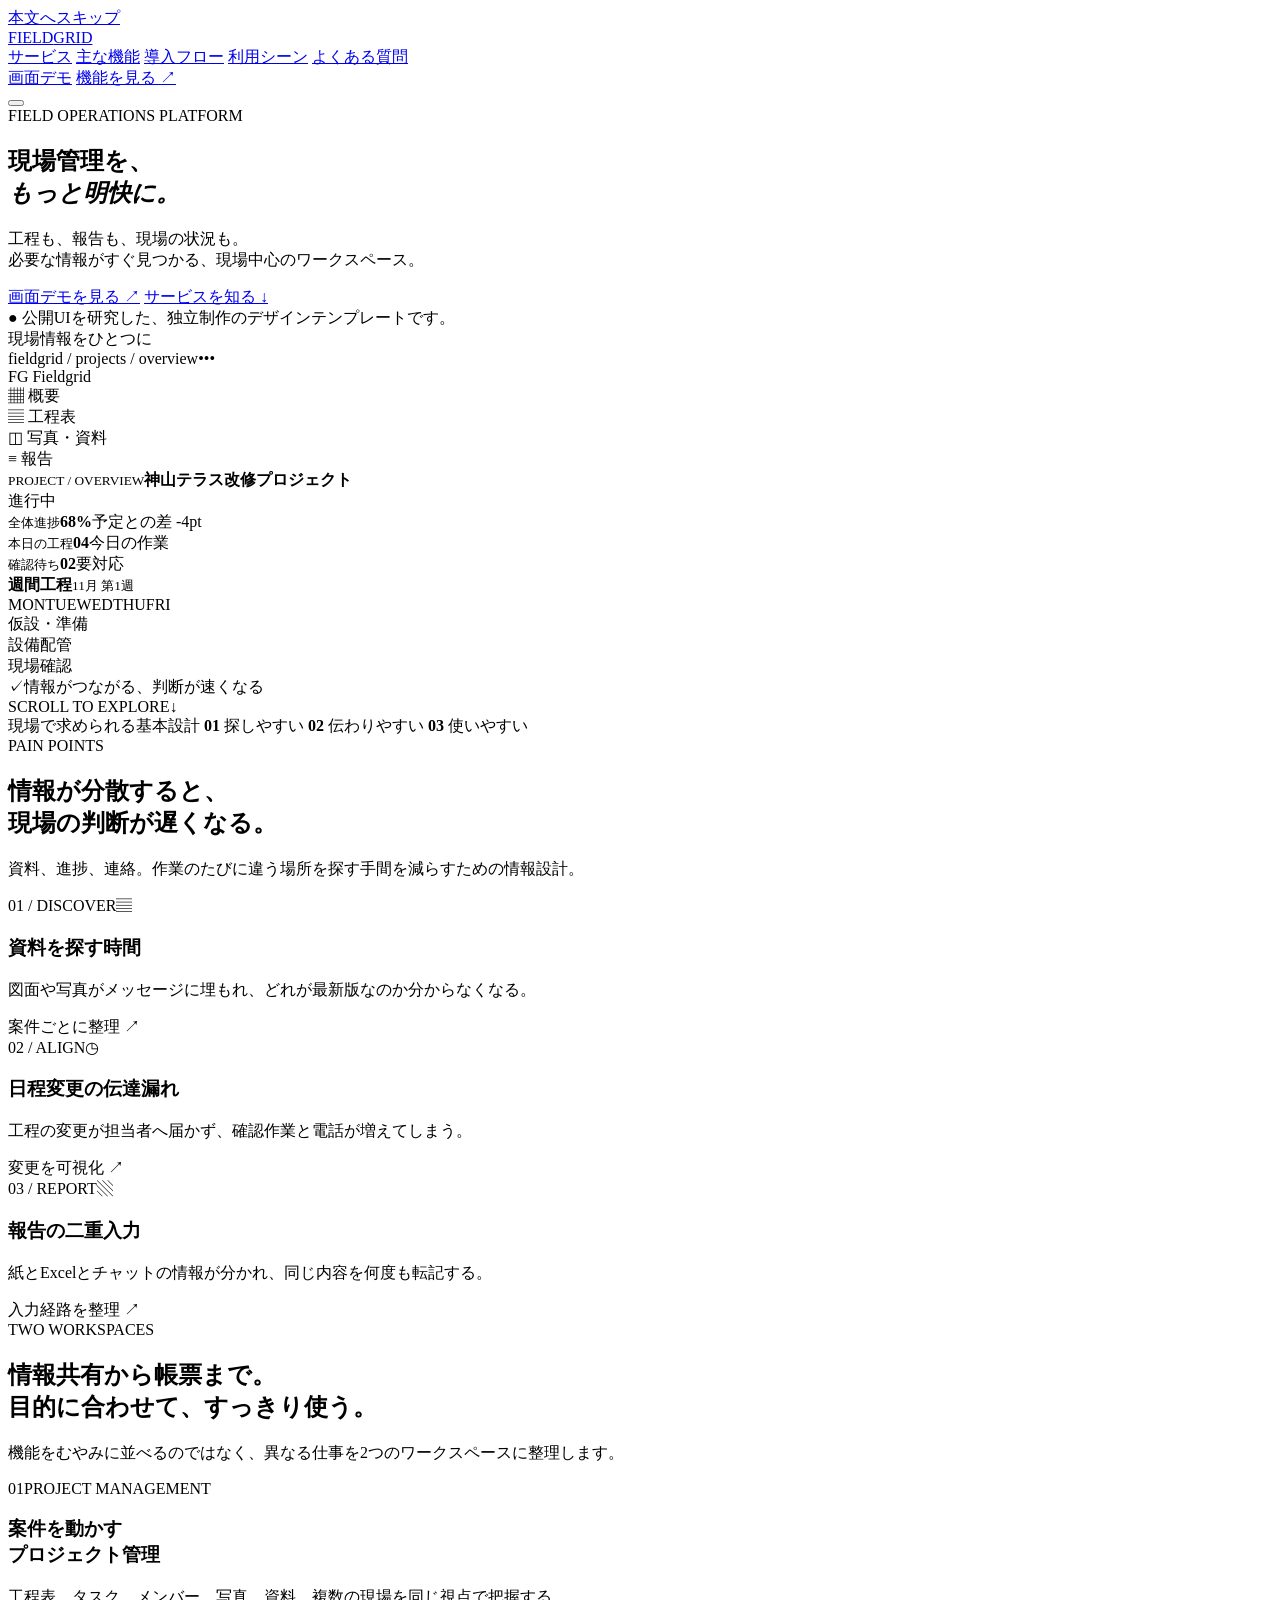
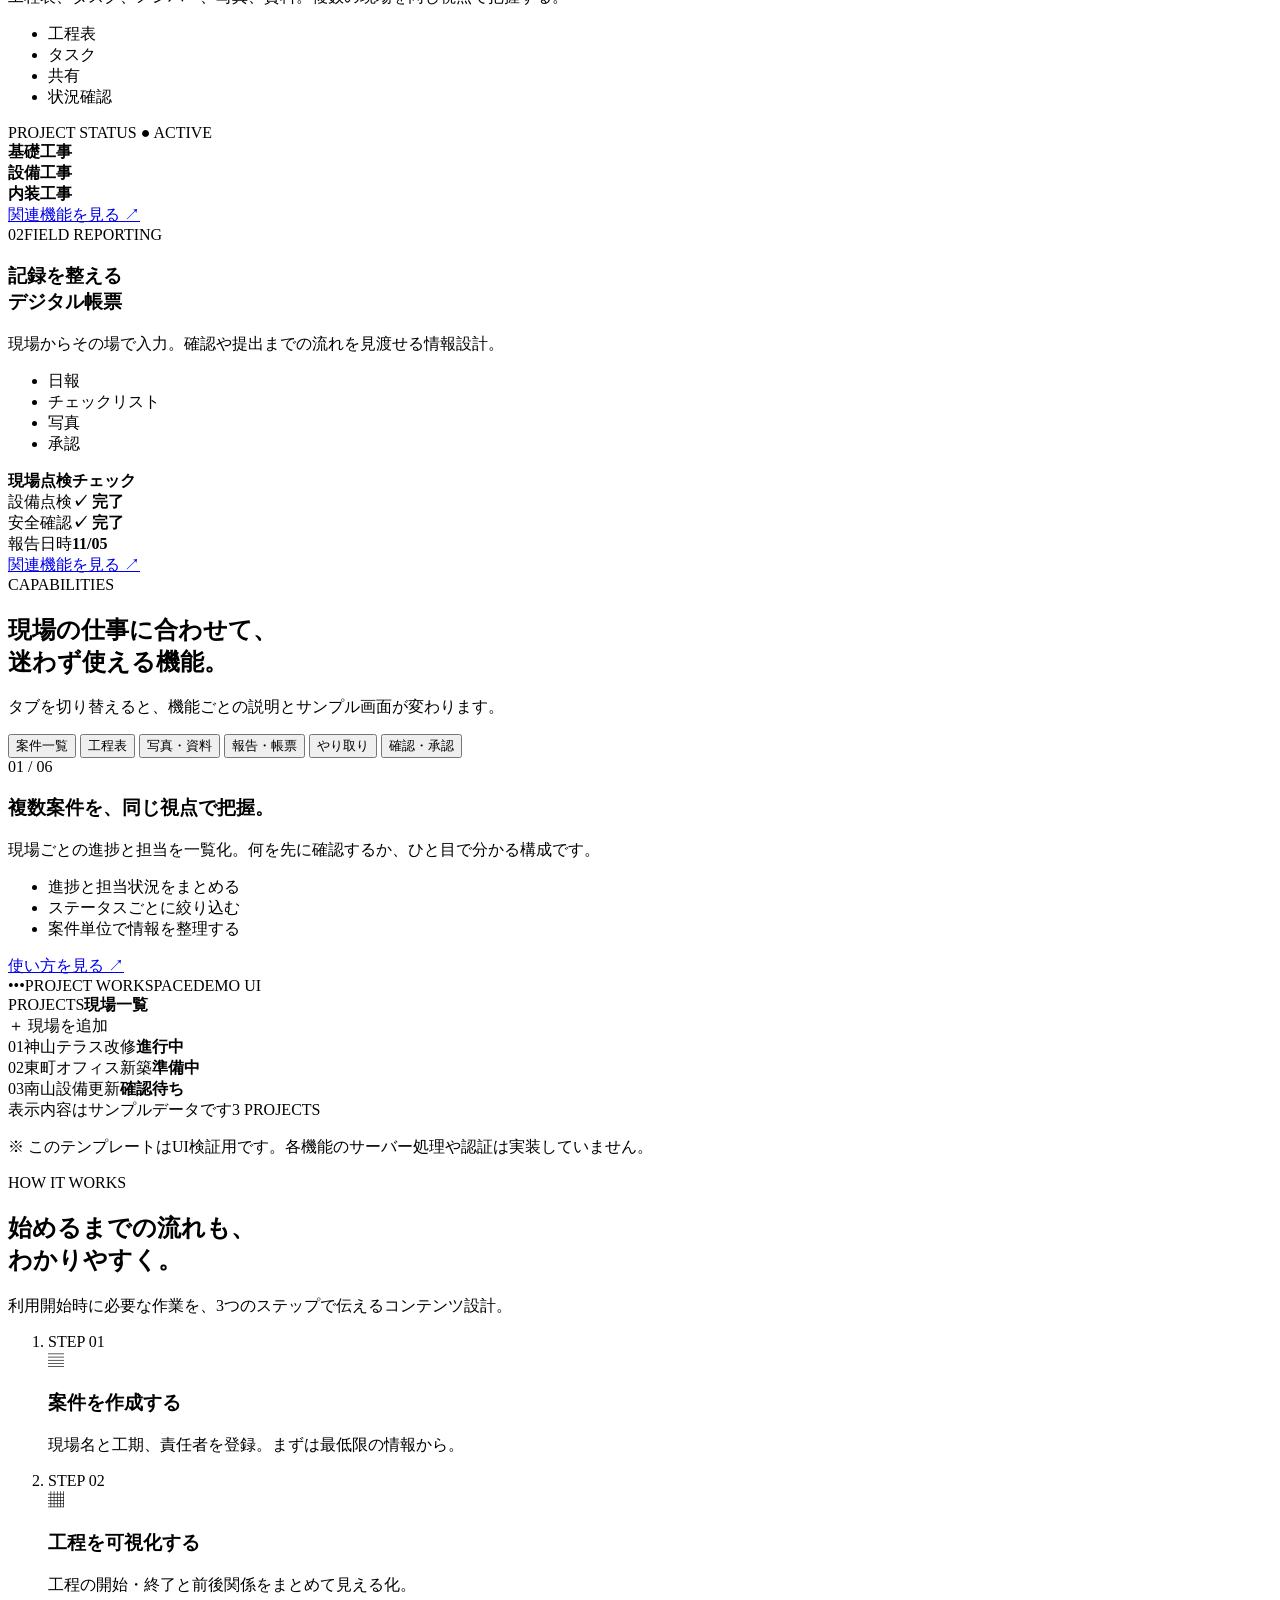
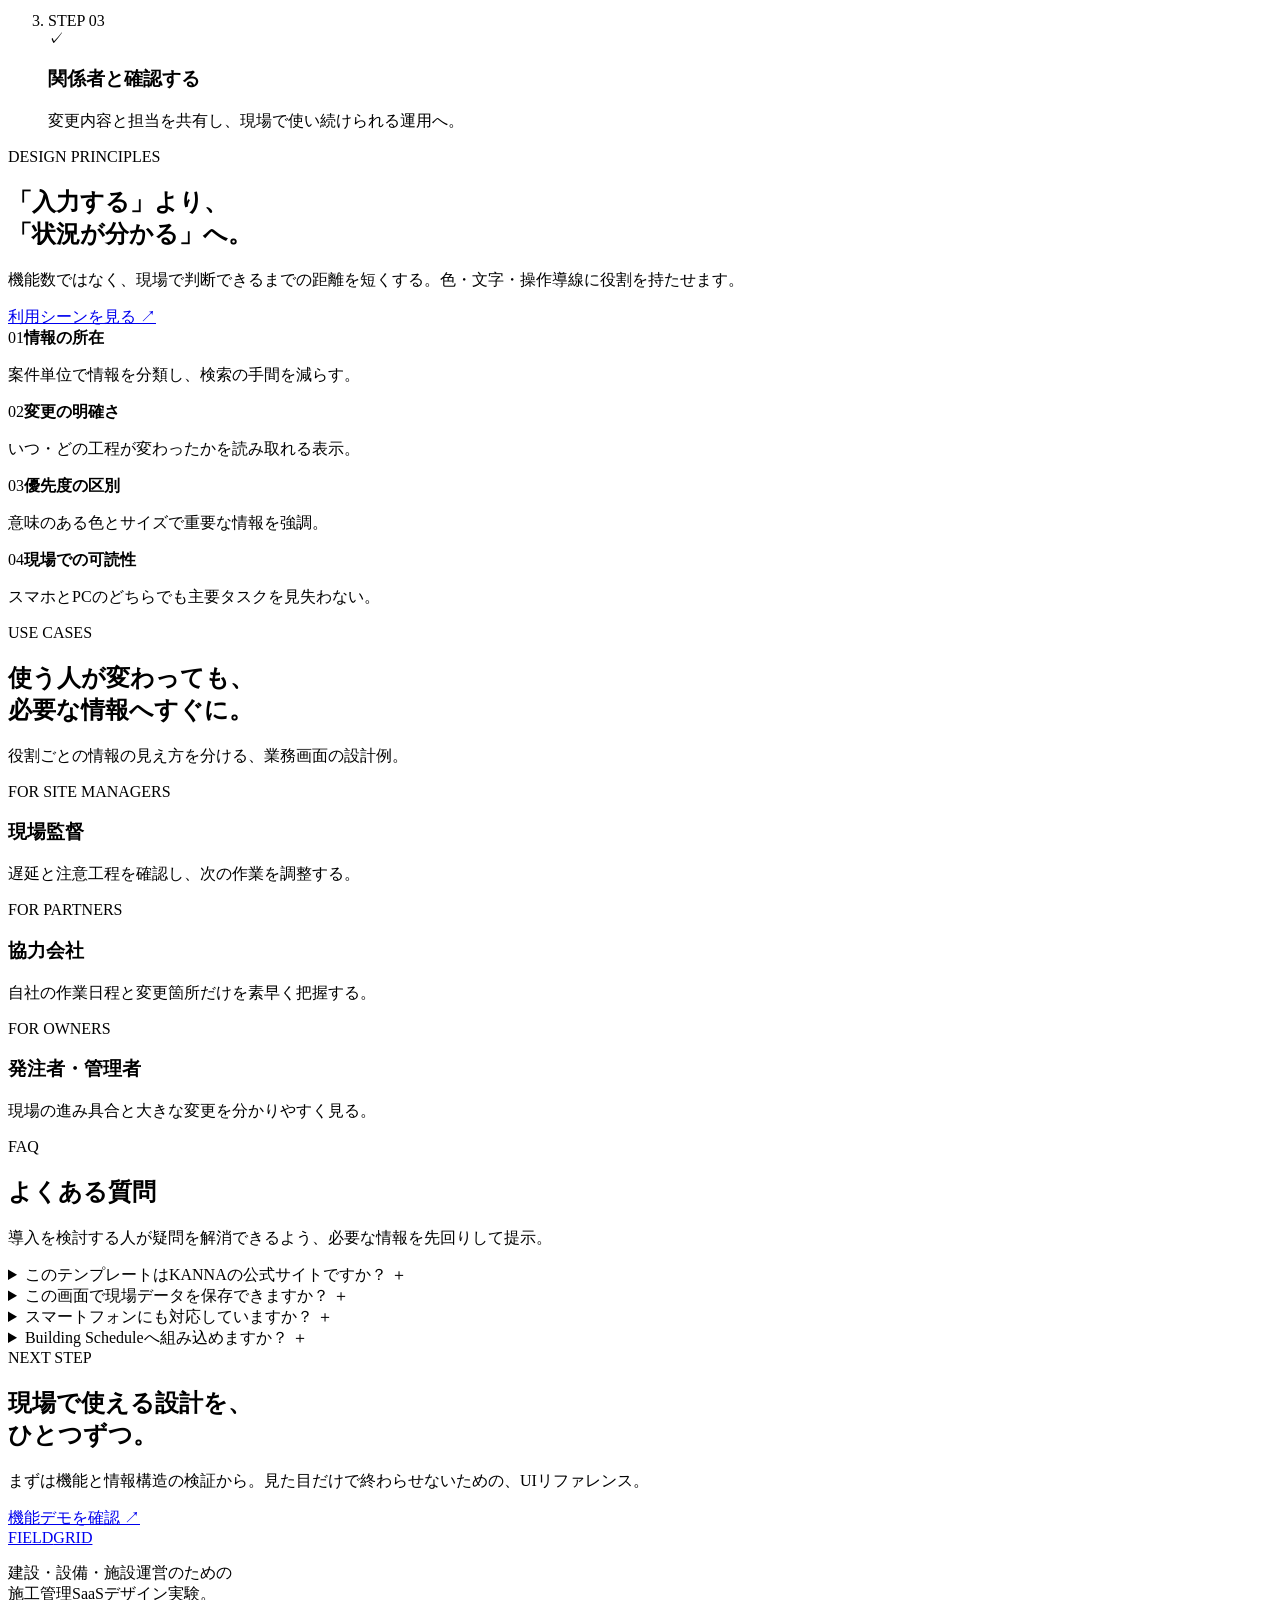
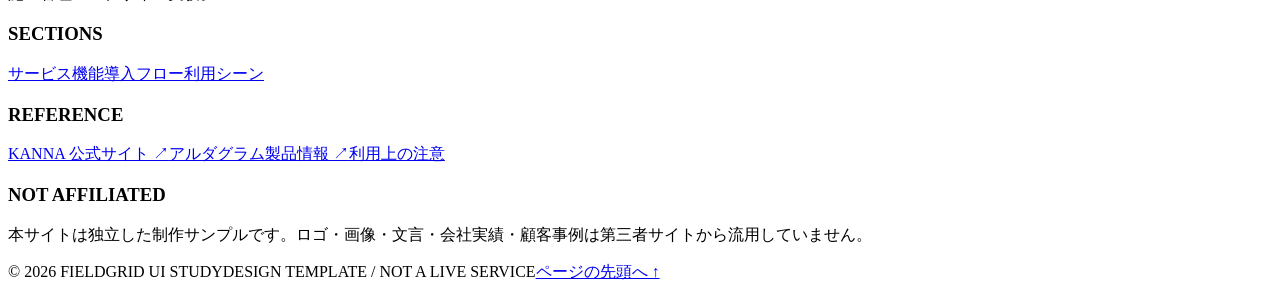
==== kanna-inspired-marketing-template/index.html @ aa788935 "feat(template): add original construction SaaS marketing layout studied from KANNA" ====
<!doctype html>
<html lang="ja">
<head>
  <meta charset="utf-8">
  <meta name="viewport" content="width=device-width, initial-scale=1">
  <meta name="theme-color" content="#155b48">
  <meta name="description" content="建設・設備・施設運営の情報共有をテーマにした、オリジナルの施工管理SaaSマーケティングサイト用デザインテンプレート。">
  <title>FIELDGRID｜現場管理SaaS LPデザインテンプレート</title>
  <link rel="stylesheet" href="./styles.css">
  <script src="./app.js" defer></script>
</head>
<body>
  <a class="skip-link" href="#main">本文へスキップ</a>
  <header class="site-header" id="top">
    <div class="container header-inner">
      <a href="#top" class="logo" aria-label="FIELDGRID トップへ">
        <span class="logo-mark" aria-hidden="true"><i></i><i></i><i></i></span>
        <span>FIELD<span class="logo-light">GRID</span></span>
      </a>
      <nav class="desktop-nav" aria-label="主なページ内リンク">
        <a href="#solutions">サービス</a>
        <a href="#features">主な機能</a>
        <a href="#workflow">導入フロー</a>
        <a href="#scenarios">利用シーン</a>
        <a href="#faq">よくある質問</a>
      </nav>
      <div class="header-actions">
        <a class="header-link" href="#sample">画面デモ</a>
        <a class="button button-small button-orange" href="#features">機能を見る <span aria-hidden="true">↗</span></a>
      </div>
      <button id="mobileMenuButton" class="menu-toggle" type="button" aria-controls="mobileMenu" aria-expanded="false" aria-label="メニューを開く">
        <span></span><span></span><span></span>
      </button>
    </div>
    <nav class="mobile-menu" id="mobileMenu" aria-label="モバイルメニュー" hidden>
      <a href="#solutions">サービス</a><a href="#features">主な機能</a><a href="#workflow">導入フロー</a><a href="#scenarios">利用シーン</a><a href="#faq">よくある質問</a>
      <a href="#sample">画面デモを見る</a>
    </nav>
  </header>

  <main id="main">
    <section class="hero" aria-labelledby="hero-title">
      <div class="hero-mesh" aria-hidden="true"></div>
      <div class="container hero-layout">
        <div class="hero-copy">
          <span class="eyebrow eyebrow-light"><span class="eyebrow-line"></span> FIELD OPERATIONS PLATFORM</span>
          <h1 id="hero-title">現場管理を、<br><em>もっと明快に。</em></h1>
          <p class="hero-lead">工程も、報告も、現場の状況も。<br>必要な情報がすぐ見つかる、現場中心のワークスペース。</p>
          <div class="hero-buttons">
            <a class="button button-orange button-large" href="#sample">画面デモを見る <span aria-hidden="true">↗</span></a>
            <a class="button button-outline-white button-large" href="#solutions">サービスを知る <span aria-hidden="true">↓</span></a>
          </div>
          <div class="hero-notice">
            <span class="notice-mark" aria-hidden="true">●</span>
            <span>公開UIを研究した、独立制作のデザインテンプレートです。</span>
          </div>
        </div>
        <div class="hero-visual" id="sample">
          <div class="floating-label float-top"><span class="status-pip"></span> 現場情報をひとつに</div>
          <div class="device-browser" aria-label="施工管理ダッシュボードのサンプルUI">
            <div class="browser-bar"><span class="browser-dots" aria-hidden="true"><b></b><b></b><b></b></span><span class="browser-address">fieldgrid / projects / overview</span><span class="browser-more" aria-hidden="true">•••</span></div>
            <div class="dashboard-mock">
              <aside class="mock-side"><div class="mock-brand">FG <span>Fieldgrid</span></div><div class="mock-nav active"><span>▦</span> 概要</div><div class="mock-nav"><span>▤</span> 工程表</div><div class="mock-nav"><span>◫</span> 写真・資料</div><div class="mock-nav"><span>≡</span> 報告</div></aside>
              <div class="mock-main">
                <div class="mock-head"><div><small>PROJECT / OVERVIEW</small><strong>神山テラス改修プロジェクト</strong></div><span>進行中</span></div>
                <div class="mock-metrics"><div><small>全体進捗</small><strong>68%</strong><span>予定との差 -4pt</span></div><div><small>本日の工程</small><strong>04</strong><span>今日の作業</span></div><div><small>確認待ち</small><strong>02</strong><span>要対応</span></div></div>
                <div class="mock-board"><div class="mock-board-top"><strong>週間工程</strong><small>11月 第1週</small></div><div class="mock-timeline"><span>MON</span><span>TUE</span><span>WED</span><span>THU</span><span>FRI</span></div>
                  <div class="mock-taskline"><span>仮設・準備</span><i class="bar-a"></i></div>
                  <div class="mock-taskline"><span>設備配管</span><i class="bar-b"></i></div>
                  <div class="mock-taskline"><span>現場確認</span><i class="bar-c"></i></div>
                </div>
              </div>
            </div>
          </div>
          <div class="floating-label float-bottom"><span class="mini-check" aria-hidden="true">✓</span><span>情報がつながる、判断が速くなる</span></div>
        </div>
      </div>
      <div class="hero-bottom"><span>SCROLL TO EXPLORE</span><span aria-hidden="true">↓</span></div>
    </section>

    <section class="benefit-strip" aria-label="デザインコンセプト">
      <div class="container benefit-inner">
        <span class="benefit-heading">現場で求められる基本設計</span>
        <span><b aria-hidden="true">01</b> 探しやすい</span>
        <span><b aria-hidden="true">02</b> 伝わりやすい</span>
        <span><b aria-hidden="true">03</b> 使いやすい</span>
      </div>
    </section>

    <section class="section section-problems" id="problems">
      <div class="container">
        <div class="section-heading center reveal">
          <span class="eyebrow">PAIN POINTS</span>
          <h2>情報が分散すると、<br>現場の判断が遅くなる。</h2>
          <p>資料、進捗、連絡。作業のたびに違う場所を探す手間を減らすための情報設計。</p>
        </div>
        <div class="problem-grid">
          <article class="problem-card reveal"><span class="problem-index">01 / DISCOVER</span><span class="line-icon" aria-hidden="true">▤</span><h3>資料を探す時間</h3><p>図面や写真がメッセージに埋もれ、どれが最新版なのか分からなくなる。</p><div class="problem-foot">案件ごとに整理 <span aria-hidden="true">↗</span></div></article>
          <article class="problem-card reveal"><span class="problem-index">02 / ALIGN</span><span class="line-icon" aria-hidden="true">◷</span><h3>日程変更の伝達漏れ</h3><p>工程の変更が担当者へ届かず、確認作業と電話が増えてしまう。</p><div class="problem-foot">変更を可視化 <span aria-hidden="true">↗</span></div></article>
          <article class="problem-card reveal"><span class="problem-index">03 / REPORT</span><span class="line-icon" aria-hidden="true">▧</span><h3>報告の二重入力</h3><p>紙とExcelとチャットの情報が分かれ、同じ内容を何度も転記する。</p><div class="problem-foot">入力経路を整理 <span aria-hidden="true">↗</span></div></article>
        </div>
      </div>
    </section>

    <section class="section section-solutions" id="solutions">
      <div class="container">
        <div class="section-heading reveal">
          <span class="eyebrow">TWO WORKSPACES</span>
          <h2>情報共有から帳票まで。<br>目的に合わせて、すっきり使う。</h2>
          <p>機能をむやみに並べるのではなく、異なる仕事を2つのワークスペースに整理します。</p>
        </div>
        <div class="solution-grid">
          <article class="solution-card solution-green reveal">
            <div class="solution-top"><span class="solution-number">01</span><span class="solution-tag">PROJECT MANAGEMENT</span></div>
            <h3>案件を動かす<br><span>プロジェクト管理</span></h3>
            <p>工程表、タスク、メンバー、写真、資料。複数の現場を同じ視点で把握する。</p>
            <ul class="tag-list"><li>工程表</li><li>タスク</li><li>共有</li><li>状況確認</li></ul>
            <div class="solution-visual solution-visual-one" aria-hidden="true"><div class="mini-window"><div class="mini-title">PROJECT STATUS <span>● ACTIVE</span></div><div class="mini-row"><b>基礎工事</b><i style="width:72%"></i></div><div class="mini-row"><b>設備工事</b><i style="width:51%"></i></div><div class="mini-row"><b>内装工事</b><i style="width:27%"></i></div></div></div>
            <a class="solution-link" href="#features">関連機能を見る <span aria-hidden="true">↗</span></a>
          </article>
          <article class="solution-card solution-cream reveal">
            <div class="solution-top"><span class="solution-number">02</span><span class="solution-tag">FIELD REPORTING</span></div>
            <h3>記録を整える<br><span>デジタル帳票</span></h3>
            <p>現場からその場で入力。確認や提出までの流れを見渡せる情報設計。</p>
            <ul class="tag-list"><li>日報</li><li>チェックリスト</li><li>写真</li><li>承認</li></ul>
            <div class="solution-visual solution-visual-two" aria-hidden="true"><div class="mini-form"><strong>現場点検チェック</strong><div><span>設備点検</span><b>✓ 完了</b></div><div><span>安全確認</span><b>✓ 完了</b></div><div><span>報告日時</span><b>11/05</b></div></div></div>
            <a class="solution-link" href="#features">関連機能を見る <span aria-hidden="true">↗</span></a>
          </article>
        </div>
      </div>
    </section>

    <section class="section feature-section" id="features">
      <div class="container">
        <div class="section-heading center reveal">
          <span class="eyebrow">CAPABILITIES</span>
          <h2>現場の仕事に合わせて、<br>迷わず使える機能。</h2>
          <p>タブを切り替えると、機能ごとの説明とサンプル画面が変わります。</p>
        </div>
        <div class="feature-tabs" role="tablist" aria-label="機能カテゴリ">
          <button class="feature-tab active" role="tab" id="tab-projects" data-feature="projects" aria-controls="featurePanel" aria-selected="true" tabindex="0">案件一覧</button>
          <button class="feature-tab" role="tab" id="tab-schedule" data-feature="schedule" aria-controls="featurePanel" aria-selected="false" tabindex="-1">工程表</button>
          <button class="feature-tab" role="tab" id="tab-files" data-feature="files" aria-controls="featurePanel" aria-selected="false" tabindex="-1">写真・資料</button>
          <button class="feature-tab" role="tab" id="tab-reports" data-feature="reports" aria-controls="featurePanel" aria-selected="false" tabindex="-1">報告・帳票</button>
          <button class="feature-tab" role="tab" id="tab-chat" data-feature="chat" aria-controls="featurePanel" aria-selected="false" tabindex="-1">やり取り</button>
          <button class="feature-tab" role="tab" id="tab-approval" data-feature="approval" aria-controls="featurePanel" aria-selected="false" tabindex="-1">確認・承認</button>
        </div>
        <div class="feature-content" id="featurePanel" role="tabpanel" aria-labelledby="tab-projects" tabindex="0">
          <div class="feature-copy">
            <span id="featureNumber" class="feature-number">01 / 06</span>
            <h3 id="featureTitle">複数案件を、同じ視点で把握。</h3>
            <p id="featureDescription">現場ごとの進捗と担当を一覧化。何を先に確認するか、ひと目で分かる構成です。</p>
            <ul class="check-list" id="featurePoints"><li>進捗と担当状況をまとめる</li><li>ステータスごとに絞り込む</li><li>案件単位で情報を整理する</li></ul>
            <a href="#workflow" class="text-link">使い方を見る <span aria-hidden="true">↗</span></a>
          </div>
          <div class="feature-demo" aria-label="選択中の機能のサンプル画面">
            <div class="feature-demo-top"><span class="demo-dots" aria-hidden="true">•••</span><span>PROJECT WORKSPACE</span><span class="demo-status">DEMO UI</span></div>
            <div class="feature-demo-body">
              <div class="demo-head"><div><span class="small-caps" id="demoEyebrow">PROJECTS</span><strong id="demoTitle">現場一覧</strong></div><span class="demo-action" id="demoAction">＋ 現場を追加</span></div>
              <div class="demo-list" id="demoList">
                <div class="demo-item"><span class="demo-item-icon">01</span><span>神山テラス改修</span><b>進行中</b></div>
                <div class="demo-item"><span class="demo-item-icon">02</span><span>東町オフィス新築</span><b>準備中</b></div>
                <div class="demo-item"><span class="demo-item-icon">03</span><span>南山設備更新</span><b>確認待ち</b></div>
              </div>
              <div class="demo-foot"><span>表示内容はサンプルデータです</span><span id="demoCount">3 PROJECTS</span></div>
            </div>
          </div>
        </div>
        <p class="sample-note">※ このテンプレートはUI検証用です。各機能のサーバー処理や認証は実装していません。</p>
      </div>
    </section>

    <section class="section workflow-section" id="workflow">
      <div class="container">
        <div class="section-heading center reveal"><span class="eyebrow">HOW IT WORKS</span><h2>始めるまでの流れも、<br>わかりやすく。</h2><p>利用開始時に必要な作業を、3つのステップで伝えるコンテンツ設計。</p></div>
        <ol class="workflow-grid">
          <li class="workflow-step reveal"><span class="workflow-no">STEP 01</span><div class="step-symbol" aria-hidden="true">▤</div><h3>案件を作成する</h3><p>現場名と工期、責任者を登録。まずは最低限の情報から。</p></li>
          <li class="workflow-step reveal"><span class="workflow-no">STEP 02</span><div class="step-symbol" aria-hidden="true">▦</div><h3>工程を可視化する</h3><p>工程の開始・終了と前後関係をまとめて見える化。</p></li>
          <li class="workflow-step reveal"><span class="workflow-no">STEP 03</span><div class="step-symbol" aria-hidden="true">✓</div><h3>関係者と確認する</h3><p>変更内容と担当を共有し、現場で使い続けられる運用へ。</p></li>
        </ol>
      </div>
    </section>

    <section class="section outcomes-section" id="outcomes">
      <div class="container outcomes-layout">
        <div class="outcomes-copy reveal"><span class="eyebrow">DESIGN PRINCIPLES</span><h2>「入力する」より、<br>「状況が分かる」へ。</h2><p>機能数ではなく、現場で判断できるまでの距離を短くする。色・文字・操作導線に役割を持たせます。</p><a class="button button-dark" href="#scenarios">利用シーンを見る <span aria-hidden="true">↗</span></a></div>
        <div class="outcome-grid"><div class="outcome-tile reveal"><span>01</span><strong>情報の所在</strong><p>案件単位で情報を分類し、検索の手間を減らす。</p></div><div class="outcome-tile reveal"><span>02</span><strong>変更の明確さ</strong><p>いつ・どの工程が変わったかを読み取れる表示。</p></div><div class="outcome-tile reveal"><span>03</span><strong>優先度の区別</strong><p>意味のある色とサイズで重要な情報を強調。</p></div><div class="outcome-tile reveal"><span>04</span><strong>現場での可読性</strong><p>スマホとPCのどちらでも主要タスクを見失わない。</p></div></div>
      </div>
    </section>

    <section class="section scenarios-section" id="scenarios">
      <div class="container">
        <div class="section-heading reveal"><span class="eyebrow">USE CASES</span><h2>使う人が変わっても、<br>必要な情報へすぐに。</h2><p>役割ごとの情報の見え方を分ける、業務画面の設計例。</p></div>
        <div class="scenario-grid">
          <article class="scenario-card reveal"><div class="scenario-art art-one"><span class="art-building" aria-hidden="true"><i></i><i></i><i></i></span></div><div class="scenario-body"><span>FOR SITE MANAGERS</span><h3>現場監督</h3><p>遅延と注意工程を確認し、次の作業を調整する。</p></div></article>
          <article class="scenario-card reveal"><div class="scenario-art art-two"><span class="art-document" aria-hidden="true"><i></i><i></i><i></i></span></div><div class="scenario-body"><span>FOR PARTNERS</span><h3>協力会社</h3><p>自社の作業日程と変更箇所だけを素早く把握する。</p></div></article>
          <article class="scenario-card reveal"><div class="scenario-art art-three"><span class="art-chart" aria-hidden="true"><i></i><i></i><i></i></span></div><div class="scenario-body"><span>FOR OWNERS</span><h3>発注者・管理者</h3><p>現場の進み具合と大きな変更を分かりやすく見る。</p></div></article>
        </div>
      </div>
    </section>

    <section class="section faq-section" id="faq">
      <div class="container faq-grid">
        <div class="faq-heading reveal"><span class="eyebrow">FAQ</span><h2>よくある質問</h2><p>導入を検討する人が疑問を解消できるよう、必要な情報を先回りして提示。</p></div>
        <div class="faq-list">
          <details><summary>このテンプレートはKANNAの公式サイトですか？ <span aria-hidden="true">＋</span></summary><p>いいえ。施工管理SaaSの公開ページから情報設計の原則を研究し、独自に制作したデザインテンプレートです。KANNAの運営・提供元とは関係ありません。</p></details>
          <details><summary>この画面で現場データを保存できますか？ <span aria-hidden="true">＋</span></summary><p>できません。デザイン・情報設計・モーション確認用の静的デモです。認証、DB、ファイルアップロードなどの実装は含まれていません。</p></details>
          <details><summary>スマートフォンにも対応していますか？ <span aria-hidden="true">＋</span></summary><p>はい。ヘッダー、2カラムのセクション、機能タブは画面幅に応じて再配置され、モバイルでも操作可能です。</p></details>
          <details><summary>Building Scheduleへ組み込めますか？ <span aria-hidden="true">＋</span></summary><p>コンポーネントの原則を参照して部分的に移植できます。ただし、既存のプロダクトUIやデータモデルと照合して、必要なものだけ採用します。</p></details>
        </div>
      </div>
    </section>

    <section class="bottom-cta" id="contact">
      <div class="container bottom-cta-inner">
        <div><span class="eyebrow eyebrow-light">NEXT STEP</span><h2>現場で使える設計を、<br>ひとつずつ。</h2><p>まずは機能と情報構造の検証から。見た目だけで終わらせないための、UIリファレンス。</p></div>
        <a class="button button-orange button-large" href="#features">機能デモを確認 <span aria-hidden="true">↗</span></a>
      </div>
    </section>
  </main>

  <footer class="site-footer">
    <div class="container footer-grid">
      <div><a href="#top" class="logo footer-logo"><span class="logo-mark" aria-hidden="true"><i></i><i></i><i></i></span><span>FIELD<span class="logo-light">GRID</span></span></a><p>建設・設備・施設運営のための<br>施工管理SaaSデザイン実験。</p></div>
      <div><h3>SECTIONS</h3><a href="#solutions">サービス</a><a href="#features">機能</a><a href="#workflow">導入フロー</a><a href="#scenarios">利用シーン</a></div>
      <div><h3>REFERENCE</h3><a href="https://lp.kanna4u.com/" target="_blank" rel="noopener noreferrer">KANNA 公式サイト ↗</a><a href="https://aldagram.com/service/" target="_blank" rel="noopener noreferrer">アルダグラム製品情報 ↗</a><a href="#faq">利用上の注意</a></div>
      <div class="footer-col-note"><h3>NOT AFFILIATED</h3><p>本サイトは独立した制作サンプルです。ロゴ・画像・文言・会社実績・顧客事例は第三者サイトから流用していません。</p></div>
    </div>
    <div class="container footer-bottom"><span>© 2026 FIELDGRID UI STUDY</span><span>DESIGN TEMPLATE / NOT A LIVE SERVICE</span><a href="#top">ページの先頭へ ↑</a></div>
  </footer>
</body>
</html>
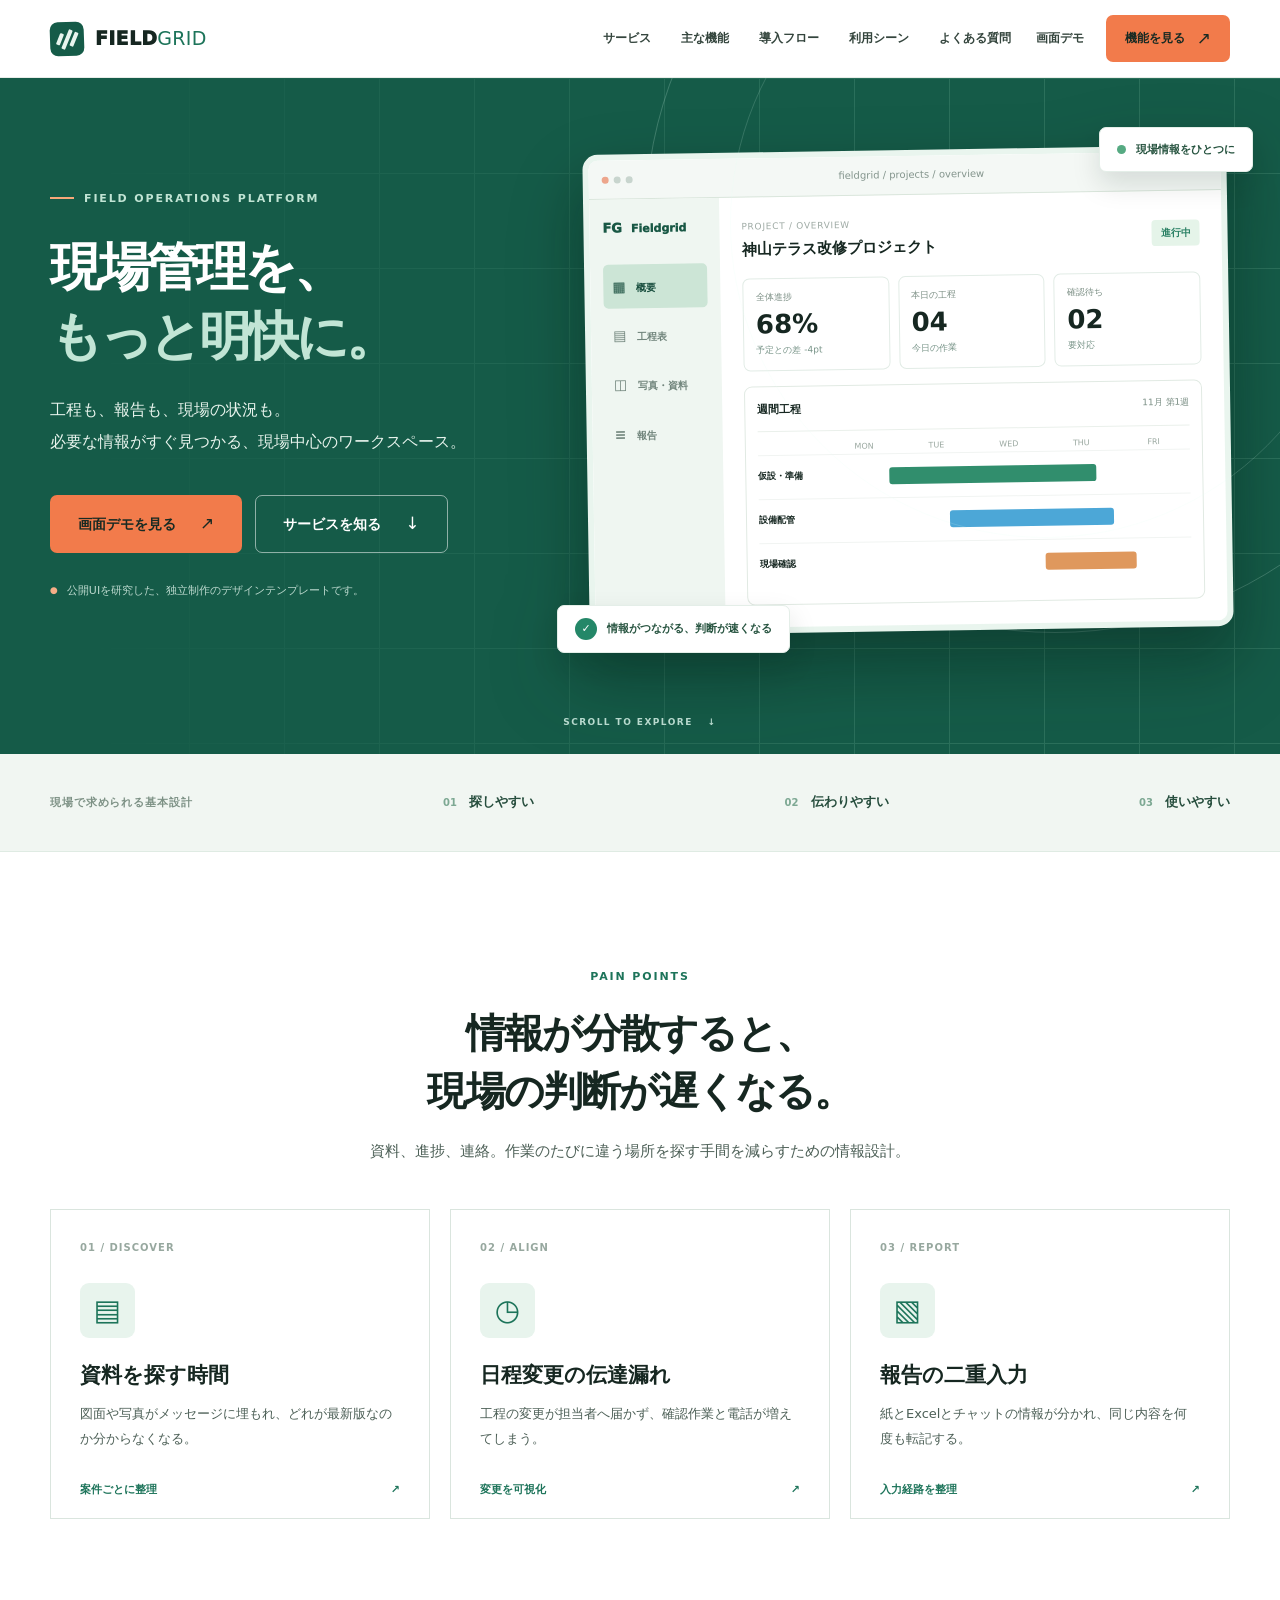
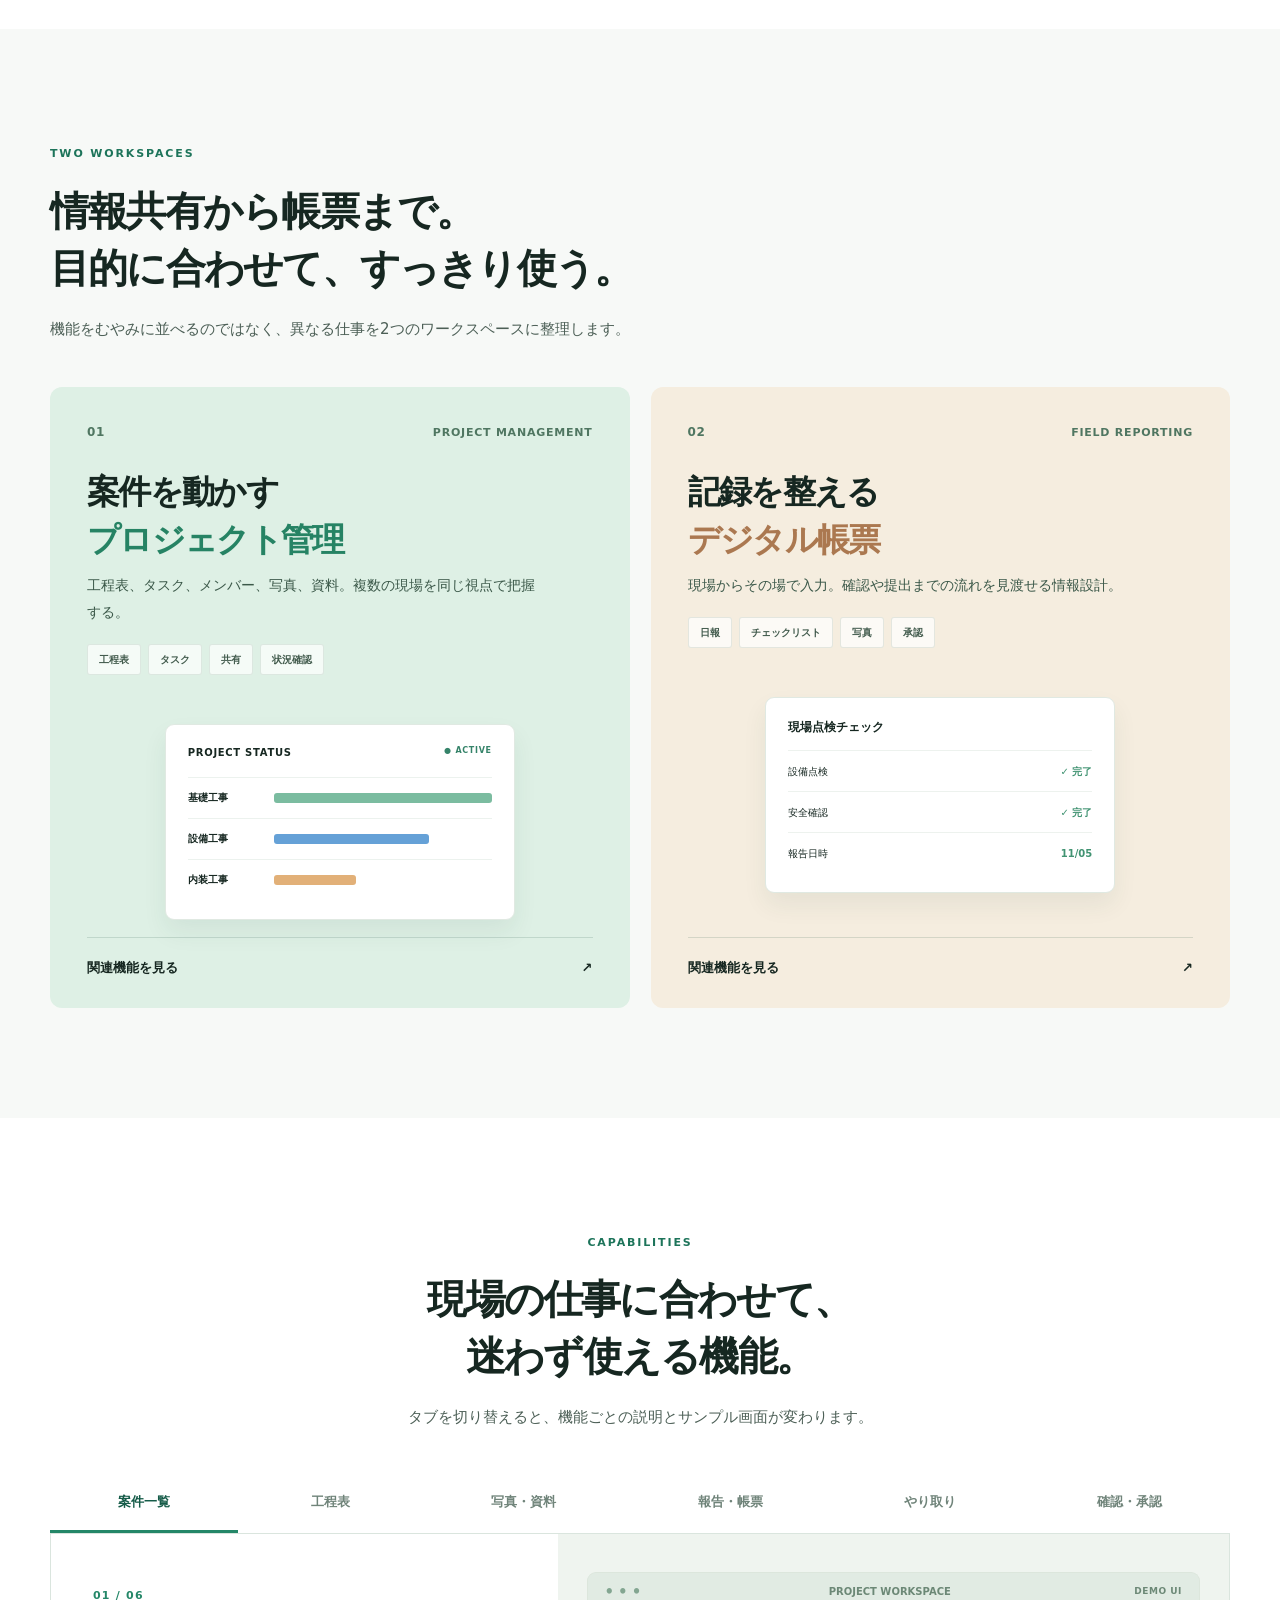
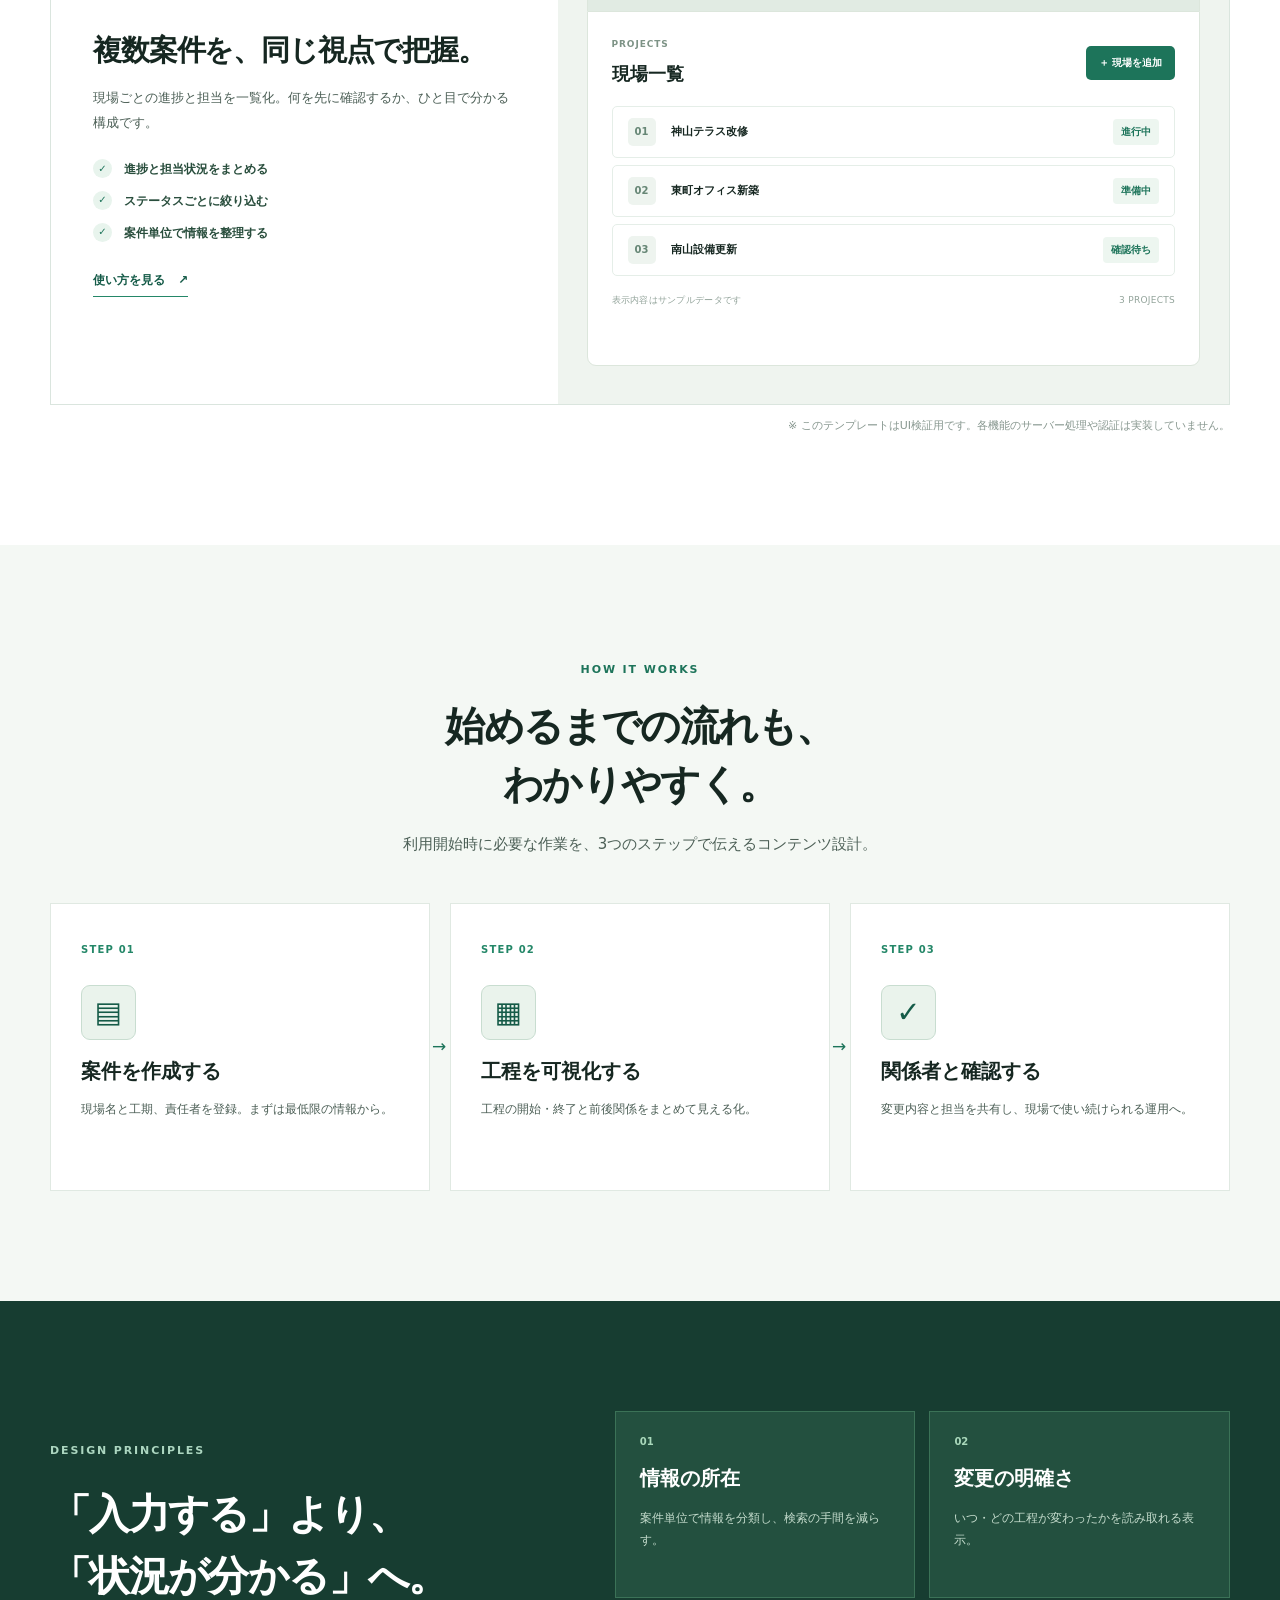
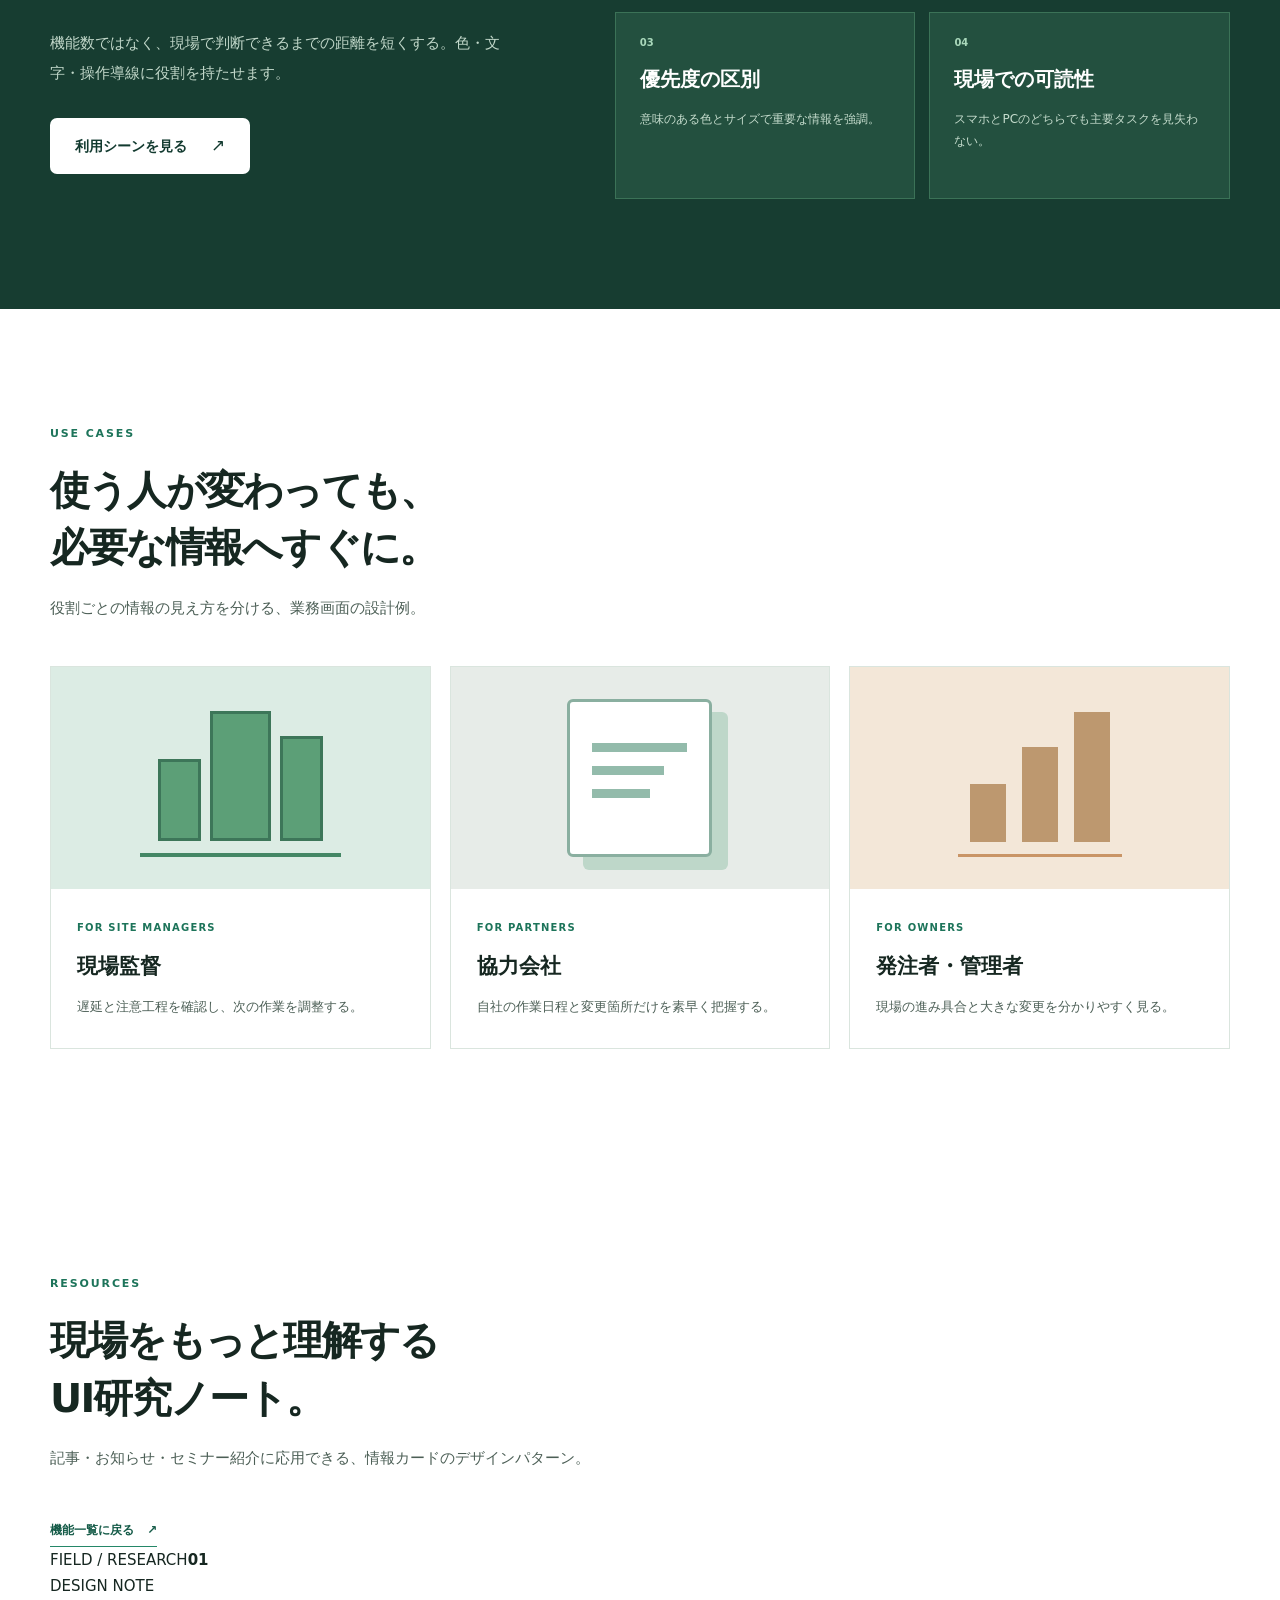
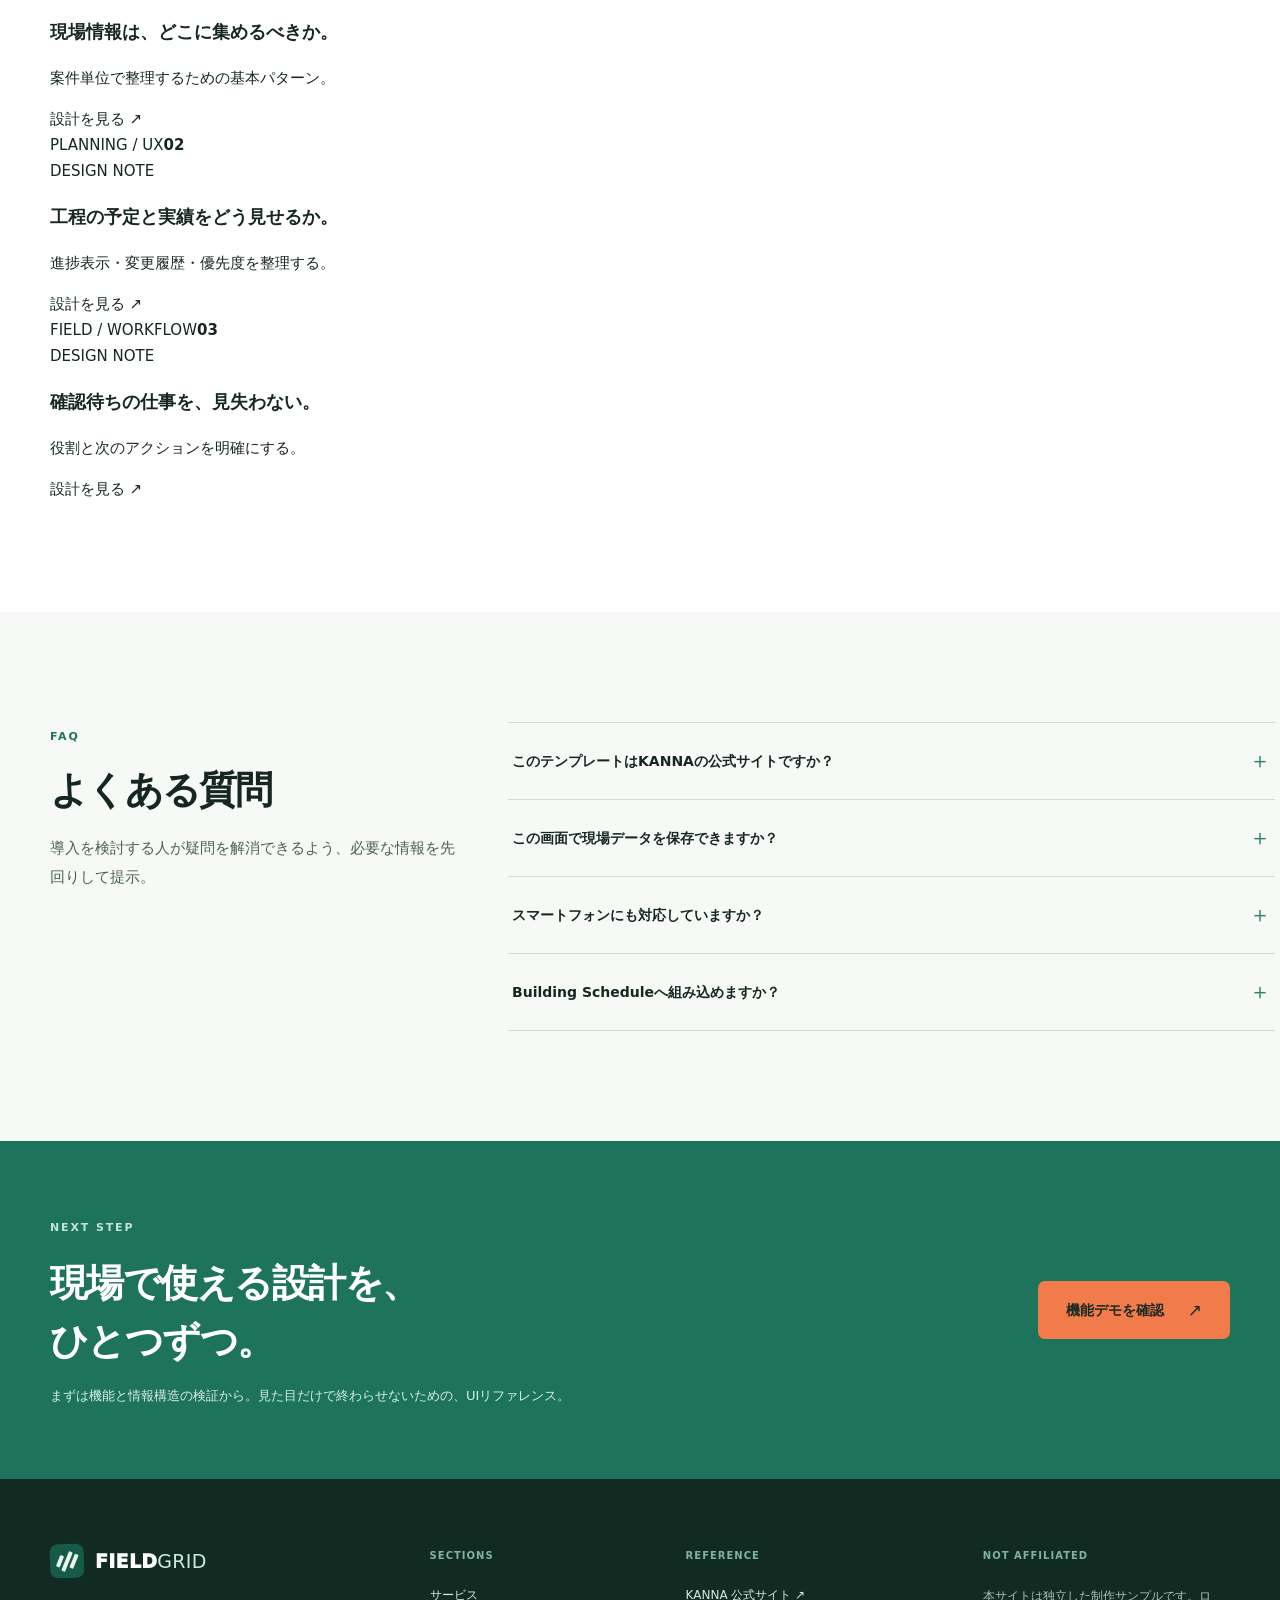
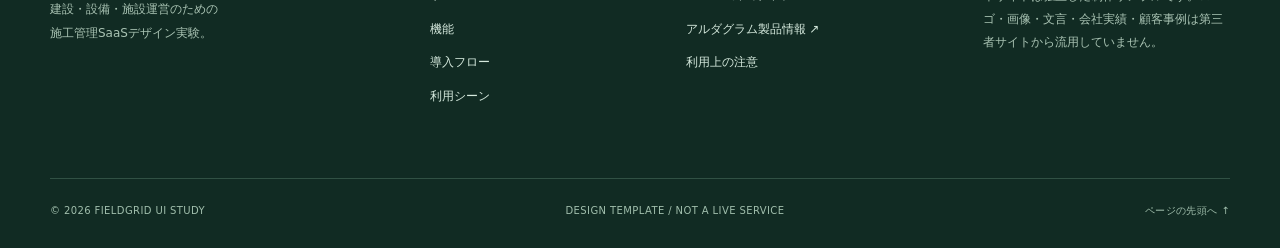
==== commit 2bd55149: "feat(template): add reusable editorial/news section pattern with original content" ====
--- a/kanna-inspired-marketing-template/index.html
+++ b/kanna-inspired-marketing-template/index.html
@@ -199,6 +199,20 @@
       </div>
     </section>
 
+    <section class="section resource-section" id="resources">
+      <div class="container">
+        <div class="resource-top">
+          <div class="section-heading reveal"><span class="eyebrow">RESOURCES</span><h2>現場をもっと理解する<br>UI研究ノート。</h2><p>記事・お知らせ・セミナー紹介に応用できる、情報カードのデザインパターン。</p></div>
+          <a href="#features" class="text-link">機能一覧に戻る <span aria-hidden="true">↗</span></a>
+        </div>
+        <div class="resource-grid">
+          <article class="resource-card reveal"><div class="resource-visual resource-a"><span>FIELD / RESEARCH</span><b aria-hidden="true">01</b></div><div class="resource-body"><span class="resource-type">DESIGN NOTE</span><h3>現場情報は、どこに集めるべきか。</h3><p>案件単位で整理するための基本パターン。</p><a href="#solutions">設計を見る <span aria-hidden="true">↗</span></a></div></article>
+          <article class="resource-card reveal"><div class="resource-visual resource-b"><span>PLANNING / UX</span><b aria-hidden="true">02</b></div><div class="resource-body"><span class="resource-type">DESIGN NOTE</span><h3>工程の予定と実績をどう見せるか。</h3><p>進捗表示・変更履歴・優先度を整理する。</p><a href="#features">設計を見る <span aria-hidden="true">↗</span></a></div></article>
+          <article class="resource-card reveal"><div class="resource-visual resource-c"><span>FIELD / WORKFLOW</span><b aria-hidden="true">03</b></div><div class="resource-body"><span class="resource-type">DESIGN NOTE</span><h3>確認待ちの仕事を、見失わない。</h3><p>役割と次のアクションを明確にする。</p><a href="#workflow">設計を見る <span aria-hidden="true">↗</span></a></div></article>
+        </div>
+      </div>
+    </section>
+
     <section class="section faq-section" id="faq">
       <div class="container faq-grid">
         <div class="faq-heading reveal"><span class="eyebrow">FAQ</span><h2>よくある質問</h2><p>導入を検討する人が疑問を解消できるよう、必要な情報を先回りして提示。</p></div>
--- a/kanna-inspired-marketing-template/styles.css
+++ b/kanna-inspired-marketing-template/styles.css
@@ -0,0 +1,331 @@
+/* FIELDGRID / construction SaaS marketing UI study
+ * Independent implementation informed by KANNA's public landing-page structure.
+ * No copied brand assets, customer logos, screenshots, or proprietary source.
+ */
+:root{
+  color-scheme:light;
+  --ink:#162721;--ink-soft:#4c5f56;--muted:#72847c;
+  --green-950:#123a2f;--green-900:#155b48;--green-800:#1d745a;--green-700:#248768;--green-200:#bedbcf;--green-100:#e8f4ed;
+  --orange:#f27b4b;--orange-dark:#cf5d35;--cream:#f8f4ec;--bg:#f7f9f7;--paper:#fff;
+  --line:#dae5de;--line-strong:#b9cdc2;--shadow:0 22px 56px rgba(18,56,42,.13);
+  --radius:16px;--container:1180px;
+  --ease:cubic-bezier(.2,.82,.24,1);--fast:160ms;--base:250ms;--slow:580ms;
+}
+*,*::before,*::after{box-sizing:border-box}
+html{scroll-behavior:smooth;scroll-padding-top:98px}
+body{margin:0;color:var(--ink);background:var(--paper);font-family:"Noto Sans JP","Hiragino Sans","Yu Gothic",system-ui,-apple-system,BlinkMacSystemFont,sans-serif;line-height:1.74;font-size:15px;-webkit-font-smoothing:antialiased}
+a{color:inherit;text-decoration:none}
+button,input{font:inherit}
+button{cursor:pointer}
+button:focus-visible,a:focus-visible,summary:focus-visible,[role="tabpanel"]:focus-visible{outline:3px solid #fa8c58;outline-offset:4px}
+img,svg{max-width:100%}
+[hidden]{display:none!important}
+::selection{background:#c4edda;color:#113e2d}
+.container{width:min(var(--container),calc(100% - 64px));margin-inline:auto}
+.skip-link{position:absolute;left:12px;top:-100px;z-index:1000;background:#fff;color:var(--ink);padding:12px 20px;border:2px solid var(--green-800)}
+.skip-link:focus{top:8px}
+.button{display:inline-flex;align-items:center;justify-content:center;gap:24px;font-weight:800;font-size:14px;white-space:nowrap;min-height:51px;padding:12px 24px;border:1px solid transparent;border-radius:7px;transition:background var(--fast),color var(--fast),transform var(--fast),border-color var(--fast)}
+.button:hover{transform:translateY(-2px)}
+.button:active{transform:translateY(0)}
+.button span[aria-hidden]{font-weight:500;font-size:17px}
+.button-small{min-height:41px;padding:8px 18px;font-size:12px;gap:12px}
+.button-large{min-height:58px;padding:13px 27px}
+.button-orange{background:var(--orange);color:#182a23}
+.button-orange:hover{background:#ff9367}
+.button-outline-white{background:transparent;color:var(--paper);border-color:rgba(255,255,255,.52)}
+.button-outline-white:hover{background:rgba(255,255,255,.11)}
+.button-dark{background:var(--green-950);color:#fff}
+.button-dark:hover{background:var(--green-800)}
+.eyebrow{display:inline-flex;align-items:center;gap:10px;color:var(--green-800);font-size:11px;font-weight:900;letter-spacing:.17em}
+.eyebrow-light{color:#c1e4d4}
+.eyebrow-line{display:inline-block;background:#f7a879;width:24px;height:2px}
+.section{padding:110px 0}
+.section-heading{margin:0 0 43px;max-width:810px}
+.section-heading.center{margin-left:auto;margin-right:auto;text-align:center}
+.section-heading h2,.faq-heading h2{font-size:clamp(28px,3.1vw,43px);letter-spacing:-.045em;line-height:1.45;margin:17px 0}
+.section-heading p,.faq-heading p{margin:0;color:var(--ink-soft);line-height:1.95;font-size:15px}
+.section-heading.center p{max-width:630px;margin-inline:auto}
+/* Header */
+.site-header{height:78px;position:sticky;top:0;z-index:60;background:rgba(255,255,255,.985);border-bottom:1px solid #e8ece8}
+.header-inner{height:100%;display:flex;align-items:center;justify-content:space-between;gap:25px}
+.logo{display:inline-flex;align-items:center;gap:11px;font-size:19px;letter-spacing:.015em;font-weight:950;white-space:nowrap}
+.logo-light{font-weight:500;color:var(--green-800)}
+.logo-mark{width:34px;height:34px;border-radius:8px;background:var(--green-900);display:inline-flex;align-items:center;justify-content:center;gap:3px;transform:rotate(-2deg)}
+.logo-mark i{display:block;width:4px;background:#e8f5ee;transform:rotate(24deg);border-radius:1px}
+.logo-mark i:nth-child(1){height:12px}.logo-mark i:nth-child(2){height:21px}.logo-mark i:nth-child(3){height:15px}
+.desktop-nav,.header-actions{display:flex;align-items:center}
+.desktop-nav{gap:30px;margin-left:auto}
+.desktop-nav a,.header-link{font-size:12px;font-weight:750;color:#34453d;transition:color var(--fast)}
+.desktop-nav a:hover,.header-link:hover{color:var(--green-700)}
+.header-actions{gap:22px}
+.menu-toggle{display:none;width:43px;height:42px;align-items:center;justify-content:center;flex-direction:column;gap:5px;background:transparent;border:1px solid var(--line);border-radius:7px}
+.menu-toggle span{width:19px;height:2px;border-radius:2px;background:var(--green-950)}
+.mobile-menu{background:white;padding:15px 24px 24px;border-bottom:1px solid var(--line);box-shadow:0 12px 22px rgba(10,30,20,.06)}
+.mobile-menu a{display:block;padding:12px 8px;border-bottom:1px solid #eff3f0;font-size:14px;font-weight:800}
+/* Hero */
+.hero{position:relative;background:var(--green-900);color:#fff;min-height:676px;overflow:hidden;isolation:isolate}
+.hero-mesh{position:absolute;z-index:-1;inset:0;opacity:.24;background-image:linear-gradient(90deg,transparent calc(100% - 1px),#72b49a 1px),linear-gradient(0deg,transparent calc(100% - 1px),#72b49a 1px);background-size:95px 95px;mask-image:linear-gradient(90deg,transparent 6%,black 70%)}
+.hero::before{content:"";position:absolute;right:-185px;top:-265px;width:820px;height:820px;border:1px solid rgba(222,255,239,.21);border-radius:50%;pointer-events:none}
+.hero::after{content:"";position:absolute;right:-80px;top:-170px;width:630px;height:630px;border:1px solid rgba(222,255,239,.16);border-radius:50%;pointer-events:none}
+.hero-layout{display:grid;grid-template-columns:minmax(390px,.85fr) minmax(520px,1.15fr);align-items:center;gap:60px;min-height:655px;padding-block:65px 95px}
+.hero-copy{position:relative;z-index:4}
+.hero h1{font-size:clamp(43px,4.1vw,62px);line-height:1.32;letter-spacing:-.065em;margin:24px 0}
+.hero h1 em{font-style:normal;color:#c1e5d5}
+.hero-lead{color:#e8f4ed;font-size:16px;line-height:2.02;margin:0;max-width:560px}
+.hero-buttons{display:flex;flex-wrap:wrap;gap:13px;margin-top:36px}
+.hero-notice{margin-top:28px;display:flex;align-items:center;gap:9px;color:#bcd9ce;font-size:11px}
+.notice-mark{font-size:9px;color:#f6ae87}
+.hero-visual{position:relative;min-width:0;filter:drop-shadow(0 30px 35px rgba(9,35,25,.21))}
+.device-browser{position:relative;overflow:hidden;background:#fff;border:6px solid rgba(232,245,237,.94);border-radius:15px;box-shadow:0 28px 50px rgba(9,33,23,.25);transform:rotate(-.9deg)}
+.browser-bar{height:39px;display:flex;align-items:center;justify-content:space-between;background:#f4f8f5;border-bottom:1px solid #dae6dc;padding:0 13px;color:#84958d;font-size:10px}
+.browser-dots{display:flex;gap:5px}.browser-dots b{display:block;width:7px;height:7px;border-radius:50%;background:#c8d5ce}.browser-dots b:first-child{background:#eda68c}
+.dashboard-mock{display:flex;min-height:399px;color:var(--ink)}
+.mock-side{flex:0 0 130px;background:#eff6f1;padding:18px 13px}
+.mock-brand{display:flex;align-items:center;gap:9px;font-size:13px;font-weight:950;color:#195845;margin-bottom:24px}
+.mock-brand span{font-size:11px}
+.mock-nav{font-size:10px;color:#71857c;font-weight:650;white-space:nowrap;padding:10px 9px;border-radius:5px;margin-bottom:5px}
+.mock-nav span{display:inline-block;font-size:14px;margin-right:7px}
+.mock-nav.active{background:#cce5d6;color:#174d3d}
+.mock-main{flex:1;min-width:0;padding:22px}
+.mock-head{display:flex;align-items:center;justify-content:space-between;gap:10px}
+.mock-head div{display:flex;flex-direction:column;gap:5px}
+.mock-head small{color:#9eaaa4;font-size:9px;letter-spacing:.08em}
+.mock-head strong{font-size:15px;line-height:1.3}
+.mock-head>span{padding:4px 9px;background:#e5f4e9;border-radius:4px;color:#2a8064;font-size:10px;font-weight:800}
+.mock-metrics{display:grid;grid-template-columns:repeat(3,1fr);gap:9px;margin:19px 0 15px}
+.mock-metrics>div{border:1px solid #e2ece6;border-radius:7px;padding:11px 12px;display:flex;flex-direction:column;gap:3px}
+.mock-metrics small{font-size:9px;color:#7c8f85}
+.mock-metrics strong{font-size:26px;line-height:1.2}
+.mock-metrics span{color:#789488;font-size:9px}
+.mock-board{border:1px solid #e1eae3;border-radius:8px;padding:13px 12px 17px}
+.mock-board-top{display:flex;align-items:center;justify-content:space-between}
+.mock-board-top strong{font-size:11px}
+.mock-board-top small{font-size:9px;color:#7b8f85}
+.mock-timeline{display:grid;grid-template-columns:repeat(5,1fr);gap:0;border-top:1px solid #eaf0eb;margin-top:12px;padding-top:9px;padding-left:70px}
+.mock-timeline span{font-size:8px;color:#9aa8a0;text-align:center}
+.mock-taskline{display:flex;align-items:center;height:44px;gap:12px;border-top:1px solid #f1f4f2;position:relative}
+.mock-taskline>span{flex:0 0 71px;font-size:9px;font-weight:700}
+.mock-taskline>i{height:17px;border-radius:3px;display:block;position:relative}
+.bar-a{width:48%;background:#318e6d;margin-left:11%}.bar-b{width:38%;background:#4ca7d7;margin-left:25%}.bar-c{width:21%;background:#df985d;margin-left:47%}
+.floating-label{position:absolute;z-index:3;display:flex;align-items:center;gap:10px;padding:12px 17px;background:#fff;color:#26533f;border:1px solid #e4eee8;border-radius:7px;font-size:11px;font-weight:850;box-shadow:0 12px 28px rgba(9,32,21,.13)}
+.float-top{top:-23px;right:-23px}.float-bottom{bottom:-22px;left:-29px}
+.status-pip{height:9px;width:9px;border-radius:50%;background:#56aa82}
+.mini-check{height:22px;width:22px;border-radius:50%;display:grid;place-items:center;color:#fff;background:var(--green-700)}
+.hero-bottom{position:absolute;bottom:23px;left:50%;transform:translateX(-50%);display:flex;gap:15px;color:#b8dace;font-size:9px;font-weight:800;letter-spacing:.16em}
+/* Benefits */
+.benefit-strip{background:#f1f6f2;border-bottom:1px solid #dfebe3}
+.benefit-inner{min-height:97px;display:flex;align-items:center;justify-content:space-between;gap:30px}
+.benefit-heading{color:#7d9185;font-size:11px;font-weight:900;letter-spacing:.08em}
+.benefit-inner>span:not(.benefit-heading){display:flex;align-items:center;gap:12px;color:#264d3d;font-size:13px;font-weight:850}
+.benefit-inner b{font-size:10px;color:#7da893}
+/* Problem */
+.section-problems{background:white}
+.problem-grid{display:grid;grid-template-columns:repeat(3,1fr);gap:20px}
+.problem-card{border:1px solid var(--line);padding:29px 29px 19px;min-height:310px;display:flex;flex-direction:column;position:relative;transition:border-color var(--base),transform var(--base)}
+.problem-card:hover{border-color:#92baa4;transform:translateY(-3px)}
+.problem-index{font-size:10px;letter-spacing:.1em;font-weight:800;color:#97a89f}
+.line-icon{display:grid;place-items:center;margin:26px 0 19px;background:var(--green-100);height:55px;width:55px;border-radius:9px;font-size:29px;color:var(--green-800)}
+.problem-card h3{font-size:21px;margin:0 0 9px}
+.problem-card p{font-size:13px;color:var(--ink-soft);margin:0;line-height:1.9}
+.problem-foot{margin-top:auto;padding-top:23px;color:var(--green-800);font-size:11px;font-weight:900;display:flex;justify-content:space-between}
+/* Solutions */
+.section-solutions{background:var(--bg)}
+.solution-grid{display:grid;grid-template-columns:1fr 1fr;gap:21px}
+.solution-card{min-height:603px;padding:35px 37px 28px;border-radius:12px;overflow:hidden;position:relative;display:flex;flex-direction:column}
+.solution-green{background:#def0e5}.solution-cream{background:#f5eddf}
+.solution-top{display:flex;align-items:center;justify-content:space-between;color:#4f7661;font-weight:900;font-size:11px;letter-spacing:.07em}
+.solution-number{font-size:12px}
+.solution-card h3{font-size:33px;line-height:1.45;letter-spacing:-.05em;margin:25px 0 9px}
+.solution-card h3 span{color:#268364}
+.solution-cream h3 span{color:#ab7850}
+.solution-card>p{font-size:14px;line-height:1.9;max-width:460px;margin:0;color:#3b5849}
+.tag-list{list-style:none;padding:0;display:flex;flex-wrap:wrap;gap:7px;margin:18px 0 8px}
+.tag-list li{padding:6px 11px;background:rgba(255,255,255,.7);border:1px solid rgba(40,90,60,.12);font-size:10px;font-weight:700;border-radius:3px;color:#425b4d}
+.solution-visual{height:230px;position:relative;display:flex;align-items:center;justify-content:center;margin-top:24px}
+.mini-window,.mini-form{width:80%;max-width:350px;background:#fff;border-radius:9px;border:1px solid #e0e9e2;box-shadow:0 12px 24px rgba(26,74,52,.07);padding:19px 22px}
+.mini-title{font-size:10px;font-weight:900;letter-spacing:.07em;display:flex;justify-content:space-between;margin-bottom:15px}
+.mini-title span{font-size:8px;color:#358369}
+.mini-row{height:41px;border-top:1px solid #ecf2ee;display:flex;align-items:center;gap:9px}
+.mini-row b{font-size:10px;flex:0 0 77px}
+.mini-row i{background:#7bbca0;height:10px;border-radius:3px}
+.mini-row:nth-child(3) i{background:#65a1d7}.mini-row:nth-child(4) i{background:#e2b078}
+.mini-form strong{font-size:12px;display:block;margin-bottom:12px}
+.mini-form div{display:flex;align-items:center;justify-content:space-between;border-top:1px solid #edf2ee;height:41px;font-size:10px}
+.mini-form b{color:#419372}
+.solution-link{display:flex;align-items:center;justify-content:space-between;padding:19px 0 0;border-top:1px solid rgba(23,78,55,.15);margin-top:auto;font-weight:900;font-size:13px}
+/* Feature tabs */
+.feature-section{background:white}
+.feature-tabs{display:flex;gap:5px;border-bottom:1px solid var(--line);overflow-x:auto;scrollbar-width:thin;margin-bottom:0}
+.feature-tab{flex:1 0 auto;min-height:58px;padding:15px 17px;white-space:nowrap;border:0;border-bottom:3px solid transparent;background:#fff;color:#70847a;font-size:13px;font-weight:900;transition:color var(--fast),border-color var(--fast),background var(--fast)}
+.feature-tab:hover{background:#f8faf9;color:var(--green-900)}
+.feature-tab.active{color:var(--green-900);border-bottom-color:var(--green-700)}
+.feature-content{display:grid;grid-template-columns:43% 57%;border:1px solid var(--line);border-top:0;min-height:464px}
+.feature-copy{padding:47px 42px 35px}
+.feature-number{color:var(--green-700);font-size:11px;font-weight:900;letter-spacing:.11em}
+.feature-copy h3{font-size:29px;line-height:1.48;letter-spacing:-.04em;margin:22px 0 13px}
+.feature-copy p{font-size:13px;color:var(--ink-soft);line-height:1.95;margin:0 0 23px}
+.check-list{list-style:none;margin:0 0 23px;padding:0;display:grid;gap:11px}
+.check-list li{display:flex;gap:12px;color:#294e3d;font-size:12px;font-weight:780}
+.check-list li::before{content:"✓";display:grid;place-items:center;color:var(--green-800);width:19px;height:19px;flex:0 0 19px;border-radius:50%;background:var(--green-100);font-size:10px}
+.text-link{display:inline-flex;align-items:center;gap:13px;border-bottom:1px solid var(--green-700);padding-bottom:5px;color:var(--green-900);font-size:12px;font-weight:900}
+.feature-demo{background:#eff4ef;padding:38px 29px;display:flex;flex-direction:column}
+.feature-demo-top{height:39px;background:#e1ebe3;border:1px solid #dce6dc;border-bottom:0;display:flex;align-items:center;justify-content:space-between;color:#6c8876;font-size:10px;font-weight:850;padding:0 17px;border-radius:9px 9px 0 0}
+.demo-dots{letter-spacing:4px;font-size:15px;color:#83a691}
+.demo-status{font-size:9px;letter-spacing:.06em}
+.feature-demo-body{background:#fff;border:1px solid #dce6dc;border-radius:0 0 9px 9px;min-height:355px;padding:25px 24px}
+.demo-head{display:flex;align-items:center;justify-content:space-between;gap:14px;margin-bottom:17px}
+.demo-head>div{display:flex;flex-direction:column;gap:5px}
+.small-caps{font-size:9px;letter-spacing:.1em;color:#7d9386;font-weight:900}
+.demo-head strong{font-size:18px}
+.demo-action{padding:8px 13px;background:var(--green-800);color:#fff;font-weight:900;font-size:10px;border-radius:5px}
+.demo-list{display:grid;gap:7px}
+.demo-item{display:flex;align-items:center;min-height:52px;border:1px solid #e5eee8;border-radius:5px;padding:0 15px;gap:15px;font-size:11px;font-weight:850}
+.demo-item-icon{display:grid;place-items:center;background:#eef4ef;border-radius:5px;width:28px;height:28px;color:#668675;font-size:10px}
+.demo-item>b{font-size:10px;margin-left:auto;color:var(--green-800);background:#edf6f0;border-radius:4px;padding:4px 8px;white-space:nowrap}
+.demo-foot{display:flex;justify-content:space-between;color:#92a39a;font-size:9px;margin-top:17px;letter-spacing:.03em}
+.sample-note{text-align:right;color:#87978f;font-size:11px;margin:11px 0 0}
+.feature-content.is-switching .feature-copy,.feature-content.is-switching .feature-demo-body{animation:feature-in .24s var(--ease)}
+@keyframes feature-in{from{opacity:.5;transform:translateY(5px)}to{opacity:1;transform:translateY(0)}}
+/* Workflow */
+.workflow-section{background:#f4f8f4}
+.workflow-grid{list-style:none;display:grid;grid-template-columns:repeat(3,1fr);gap:20px;margin:0;padding:0;counter-reset:steps}
+.workflow-step{background:#fff;min-height:288px;border:1px solid #e0e9e2;padding:31px 30px;position:relative}
+.workflow-step:not(:last-child)::after{content:"→";position:absolute;top:50%;right:-21px;transform:translateY(-50%);z-index:2;width:22px;color:var(--green-800);text-align:center;font-size:17px}
+.workflow-no{font-size:10px;color:var(--green-700);font-weight:900;letter-spacing:.12em}
+.step-symbol{margin:24px 0 14px;display:grid;place-items:center;width:55px;height:55px;color:var(--green-900);border:1px solid #c8ddd0;background:#eaf3ec;font-size:29px;border-radius:9px}
+.workflow-step h3{font-size:20px;margin:0 0 9px}
+.workflow-step p{color:var(--ink-soft);font-size:12px;line-height:1.9;margin:0}
+/* Outcomes */
+.outcomes-section{background:#173d31;color:#fff}
+.outcomes-layout{display:grid;grid-template-columns:.78fr 1fr;align-items:center;gap:85px}
+.outcomes-copy h2{font-size:clamp(29px,3.2vw,43px);line-height:1.52;letter-spacing:-.04em;margin:21px 0}
+.outcomes-copy p{color:#c1d7c9;line-height:2;margin-bottom:30px}
+.outcomes-copy .eyebrow{color:#acd6c0}
+.outcomes-copy .button-dark{background:#fff;color:var(--green-950)}
+.outcomes-copy .button-dark:hover{background:#eaf5ed}
+.outcome-grid{display:grid;grid-template-columns:repeat(2,1fr);gap:14px}
+.outcome-tile{min-height:187px;background:#23503f;border:1px solid #3b7257;padding:21px 24px;display:flex;flex-direction:column;gap:11px}
+.outcome-tile span{font-size:10px;color:#a9d8bb;font-weight:800}
+.outcome-tile strong{font-size:20px}
+.outcome-tile p{font-size:12px;color:#c5dccd;margin:0;line-height:1.85}
+/* Scenarios */
+.scenarios-section{background:#fff}
+.scenario-grid{display:grid;grid-template-columns:repeat(3,1fr);gap:19px}
+.scenario-card{border:1px solid var(--line);background:#fff;overflow:hidden}
+.scenario-art{height:222px;position:relative;display:grid;place-items:center}
+.art-one{background:#dcece4}.art-two{background:#e7ece8}.art-three{background:#f3e7d8}
+.art-building{display:flex;align-items:flex-end;gap:9px;border-bottom:4px solid #448765;padding:12px 18px}
+.art-building i{display:block;background:#5c9f77;border:3px solid #3d7659;width:43px;height:82px;position:relative}
+.art-building i:nth-child(2){height:130px;width:61px}.art-building i:nth-child(3){height:105px}
+.art-document{display:block;width:145px;height:158px;border-radius:6px;background:#fff;border:3px solid #8aafa0;box-shadow:16px 13px 0 #bed7c9;position:relative;padding:27px 22px}
+.art-document i{display:block;height:9px;background:#93bbab;margin:14px 0}
+.art-document i:nth-child(2){width:75%}.art-document i:nth-child(3){width:61%}
+.art-chart{display:flex;align-items:flex-end;gap:16px;border-bottom:3px solid #c99566;padding:12px}
+.art-chart i{display:block;width:36px;background:#bd986f}.art-chart i:nth-child(1){height:58px}.art-chart i:nth-child(2){height:95px}.art-chart i:nth-child(3){height:130px}
+.scenario-body{padding:24px 26px 29px}
+.scenario-body>span{color:var(--green-800);font-size:10px;letter-spacing:.12em;font-weight:850}
+.scenario-body h3{font-size:21px;margin:9px 0}
+.scenario-body p{font-size:13px;color:var(--ink-soft);margin:0;line-height:1.95}
+/* FAQ */
+.faq-section{background:var(--bg)}
+.faq-grid{display:grid;grid-template-columns:35% 65%;gap:45px}
+.faq-heading h2{font-size:38px;margin:15px 0}
+.faq-list{border-top:1px solid #d0dcd3}
+.faq-list details{border-bottom:1px solid #d0dcd3;padding:0 4px}
+.faq-list summary{cursor:pointer;list-style:none;display:flex;justify-content:space-between;align-items:center;min-height:76px;gap:15px;font-weight:850;font-size:14px}
+.faq-list summary::-webkit-details-marker{display:none}
+.faq-list summary span{font-size:22px;font-weight:350;color:var(--green-700);transition:transform var(--base)}
+.faq-list details[open] summary span{transform:rotate(45deg)}
+.faq-list details p{color:var(--ink-soft);font-size:13px;margin:-6px 0 23px;line-height:1.96;padding-right:24px}
+/* Bottom CTA */
+.bottom-cta{background:var(--green-800);color:white;padding:72px 0}
+.bottom-cta-inner{display:flex;align-items:center;justify-content:space-between;gap:40px}
+.bottom-cta h2{font-size:clamp(29px,3vw,42px);letter-spacing:-.04em;line-height:1.5;margin:15px 0}
+.bottom-cta p{color:#d8eee3;font-size:13px;margin:0;max-width:640px}
+.bottom-cta .button{flex:0 0 auto}
+/* Footer */
+.site-footer{background:#112b23;color:#e4eee8;padding:65px 0 28px}
+.footer-grid{display:grid;grid-template-columns:1.6fr 1fr 1.2fr 1.2fr;gap:50px;padding-bottom:58px}
+.footer-logo{font-size:19px;color:#fff}.footer-logo .logo-light{color:#cce9da}
+.footer-grid>div>p{color:#a9c3b3;font-size:12px;line-height:1.95;margin:20px 0 0}
+.footer-grid h3{font-size:10px;letter-spacing:.1em;color:#81b4a0;margin:3px 0 20px}
+.footer-grid a:not(.logo){display:block;font-size:12px;margin:13px 0;color:#d5e9dd}
+.footer-grid a:hover{color:#fff;text-decoration:underline}
+.footer-bottom{border-top:1px solid #315144;padding-top:23px;display:flex;justify-content:space-between;gap:30px;align-items:center;color:#a0beac;font-size:10px;letter-spacing:.04em}
+.footer-bottom a:hover{color:#fff}
+/* Reveals */
+.js-ready .reveal{opacity:0;transform:translateY(16px);transition:opacity 700ms var(--ease),transform 700ms var(--ease)}
+.js-ready .reveal.is-visible{opacity:1;transform:translateY(0)}
+/* Responsive */
+@media(max-width:1160px){
+ .desktop-nav{gap:17px}.header-actions{gap:10px}.header-link{display:none}
+ .hero-layout{gap:27px;grid-template-columns:minmax(340px,.9fr) minmax(460px,1.1fr)}
+ .dashboard-mock{min-height:340px}.mock-side{flex-basis:105px}.mock-main{padding:16px}.mock-metrics>div{padding:8px}
+ .solution-card{padding-inline:26px}
+}
+@media(max-width:950px){
+ .desktop-nav,.header-actions{display:none}.menu-toggle{display:flex}
+ .hero-layout{grid-template-columns:1fr;padding-top:72px;padding-bottom:92px;gap:50px}
+ .hero-copy{max-width:700px}
+ .hero-visual{max-width:700px;width:100%;margin:0 auto}
+ .benefit-inner{flex-wrap:wrap;justify-content:center;gap:17px 30px;padding-block:24px}
+ .benefit-heading{width:100%;text-align:center}
+ .feature-content{grid-template-columns:1fr}.feature-copy{padding:39px}.feature-demo{padding:26px}
+ .outcomes-layout{grid-template-columns:1fr;gap:35px}
+ .faq-grid{grid-template-columns:1fr;gap:15px}
+ .footer-grid{grid-template-columns:1.3fr 1fr 1fr;gap:30px}
+ .footer-col-note{grid-column:1/-1}
+}
+@media(max-width:720px){
+ .container{width:calc(100% - 38px)}
+ .section{padding:75px 0}
+ .section-heading{margin-bottom:29px}
+ .section-heading h2{font-size:30px}
+ .hero h1{font-size:clamp(38px,7.5vw,53px)}
+ .hero-buttons{align-items:stretch}
+ .hero-buttons .button{min-width:180px}
+ .float-top{right:-5px}.float-bottom{left:-5px}
+ .problem-grid,.scenario-grid,.workflow-grid{grid-template-columns:1fr;gap:15px}
+ .problem-card{min-height:252px}.problem-card .line-icon{margin:15px 0}
+ .solution-grid{grid-template-columns:1fr}
+ .solution-card{min-height:560px}
+ .workflow-step{min-height:212px}
+ .workflow-step:not(:last-child)::after{content:"↓";top:auto;bottom:-23px;right:50%;transform:translateX(50%);height:22px}
+ .bottom-cta-inner{flex-direction:column;align-items:flex-start}
+ .footer-grid{grid-template-columns:1fr 1fr;gap:22px}
+ .footer-grid>div:first-child,.footer-col-note{grid-column:1/-1}
+ .footer-bottom{flex-wrap:wrap}
+ .feature-tabs{margin-right:-19px}
+ .feature-tab{min-width:110px}
+}
+@media(max-width:490px){
+ .site-header{height:68px}
+ .hero-layout{padding-top:58px;gap:37px}
+ .hero-lead{font-size:14px}
+ .hero-buttons{flex-direction:column}
+ .hero-buttons .button{width:100%}
+ .dashboard-mock{min-height:265px}
+ .mock-side{flex-basis:73px;padding:11px 6px}.mock-brand span{display:none}.mock-nav{font-size:0;padding:8px}.mock-nav span{font-size:13px}
+ .mock-main{padding:11px}
+ .mock-head strong{font-size:10px}.mock-head>span{font-size:8px}
+ .mock-metrics{gap:4px;margin:10px 0}.mock-metrics>div{padding:6px}.mock-metrics small{font-size:7px}.mock-metrics strong{font-size:16px}.mock-metrics span{font-size:7px}
+ .mock-board{padding:8px}.mock-taskline{height:28px;gap:5px}.mock-taskline>span{flex-basis:48px;font-size:7px}.mock-timeline{padding-left:48px}.mock-timeline span{font-size:7px}
+ .browser-address{font-size:8px}.browser-bar{height:29px}
+ .floating-label{font-size:9px;padding:8px}
+ .benefit-inner{justify-content:space-between;gap:12px}.benefit-heading{text-align:left}
+ .benefit-inner>span:not(.benefit-heading){font-size:10px}
+ .solution-card{padding:24px;min-height:515px}.solution-card h3{font-size:27px}
+ .solution-visual{height:185px}.mini-window,.mini-form{width:94%}
+ .feature-copy{padding:29px 23px}.feature-copy h3{font-size:25px}
+ .feature-demo{padding:13px}.feature-demo-body{padding:18px 12px;min-height:315px}
+ .demo-head strong{font-size:14px}.demo-action{font-size:8px;padding:7px}
+ .demo-item{font-size:10px;gap:7px;padding:0 8px}
+ .demo-item>b{font-size:8px;padding:4px}
+ .outcome-grid{grid-template-columns:1fr}.outcome-tile{min-height:130px}
+ .faq-heading h2{font-size:30px}
+ .footer-grid{grid-template-columns:1fr 1fr}.footer-bottom{font-size:9px}
+}
+@media(prefers-reduced-motion:reduce){
+ *,*::before,*::after{animation-duration:.01ms!important;transition-duration:.01ms!important;scroll-behavior:auto!important}
+ .js-ready .reveal{opacity:1;transform:none}
+}
